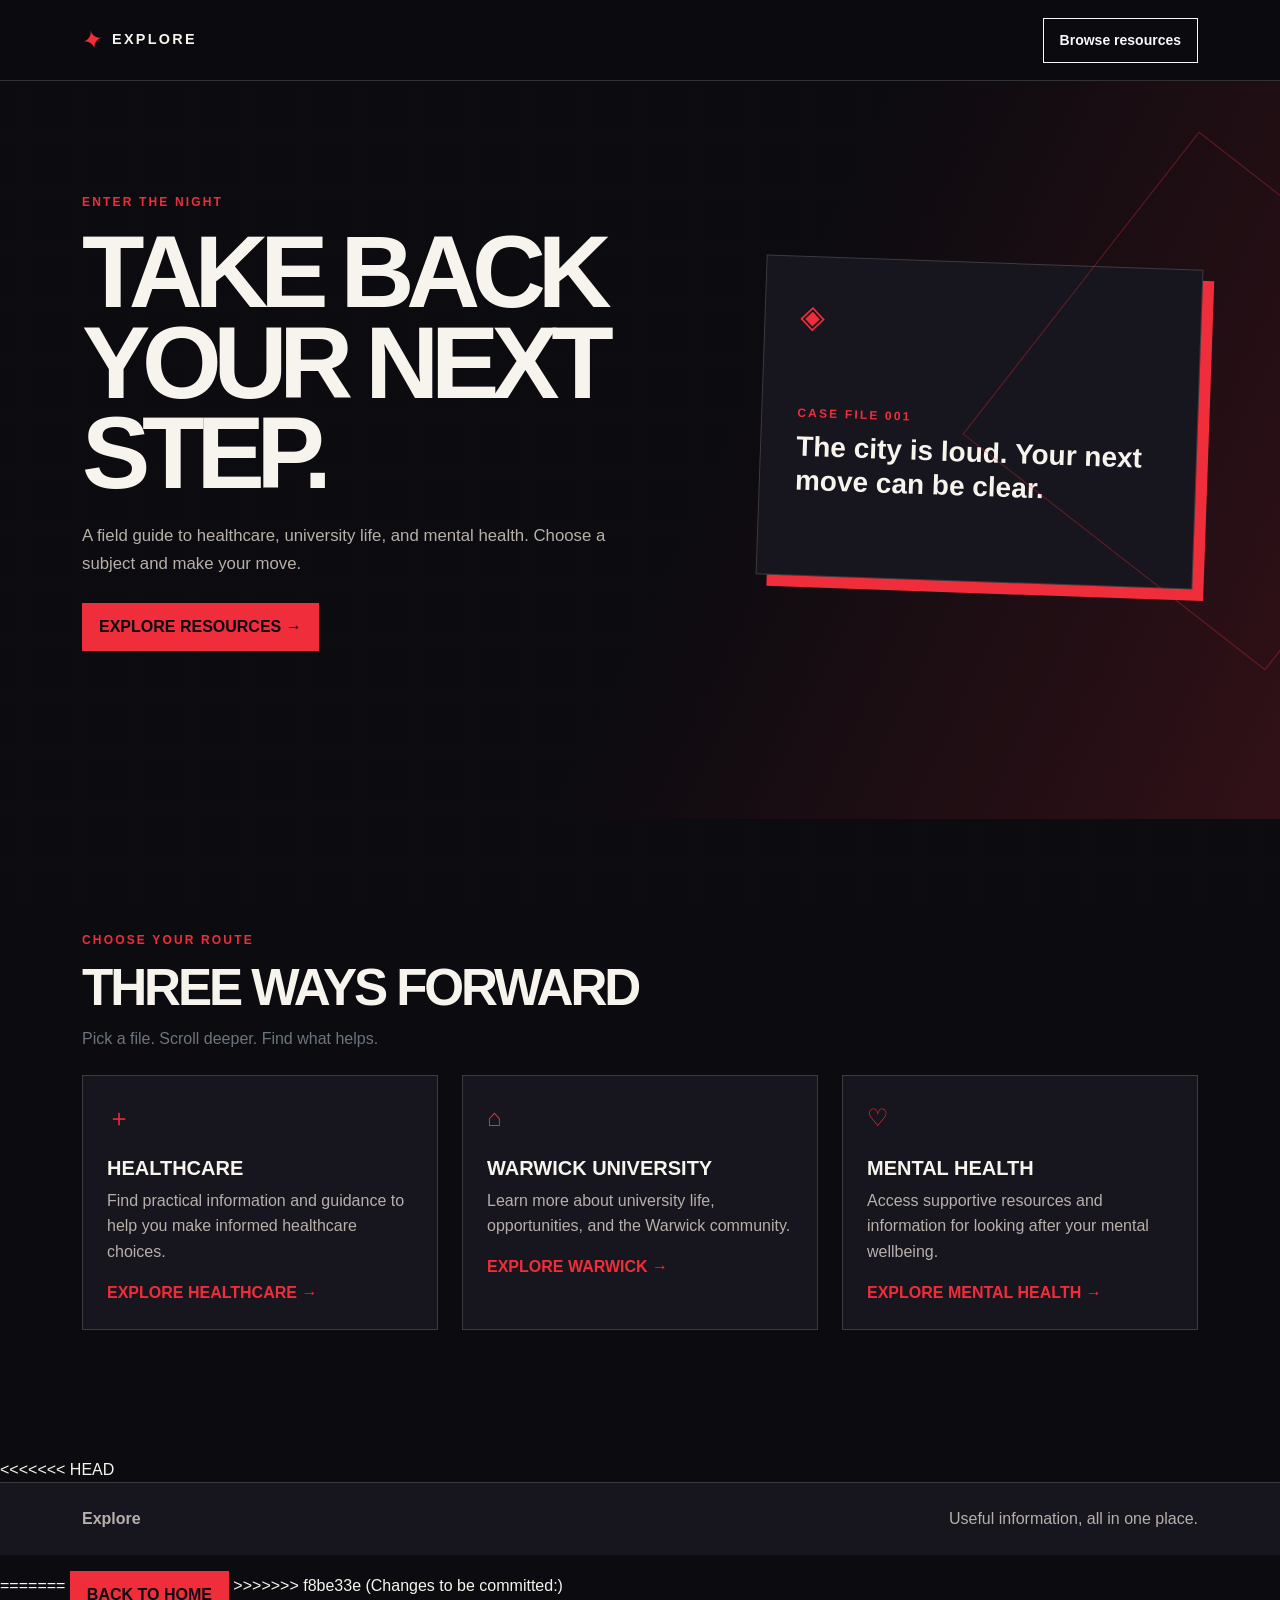
==== index.html @ a6ec956d "Rename Main.html to index.html" ====
﻿<!DOCTYPE html>
<html lang="en">
<head>
    <meta charset="UTF-8">
    <meta name="viewport" content="width=device-width, initial-scale=1">
    <meta name="description" content="Explore healthcare, university, and mental health resources.">
    <title>Explore | Home</title>
    <link href="https://cdn.jsdelivr.net/npm/bootstrap@5.3.8/dist/css/bootstrap.min.css" rel="stylesheet">
    <link href="Main.css" rel="stylesheet">
</head>
<body class="theme-night">
    <nav class="site-nav navbar navbar-expand-lg sticky-top" aria-label="Main navigation">
        <div class="container py-2">
            <a class="navbar-brand d-flex align-items-center" href="Main.html">
                <span class="brand-mark" aria-hidden="true">✦</span>
                <span class="brand-name fw-bold">Explore</span>
            </a>
            <a class="btn btn-outline-light btn-sm" href="#resources">Browse resources</a>
        </div>
    </nav>

    <main>
        <section class="hero" data-theme="theme-night">
            <div class="container">
                <div class="row align-items-center g-5">
                    <div class="col-lg-7">
                        <p class="eyebrow mb-3">Enter the night</p>
                        <h1 class="mb-4">Take back your next step.</h1>
                        <p class="hero-copy mb-4">A field guide to healthcare, university life, and mental health. Choose a subject and make your move.</p>
                        <a class="btn btn-primary me-2" href="#resources">Explore resources <span aria-hidden="true">→</span></a>
                    </div>
                    <div class="col-lg-5">
                        <div class="intro-panel">
                            <div class="panel-icon" aria-hidden="true">◈</div>
                            <p class="eyebrow mb-2">Case file 001</p>
                            <h2 class="h3 fw-bold mb-0">The city is loud. Your next move can be clear.</h2>
                        </div>
                    </div>
                </div>
            </div>
        </section>

        <section class="resources" id="resources" data-theme="theme-archive">
            <div class="container">
                <div class="mb-4">
                    <p class="eyebrow mb-2">Choose your route</p>
                    <h2 class="section-heading mb-2">Three ways forward</h2>
                    <p class="text-secondary mb-0">Pick a file. Scroll deeper. Find what helps.</p>
                </div>
                <div class="row g-4">
                    <div class="col-md-4">
                        <article class="resource-card">
                            <div class="resource-icon" aria-hidden="true">＋</div>
                            <h3>Healthcare</h3>
                            <p>Find practical information and guidance to help you make informed healthcare choices.</p>
                            <a class="resource-link" href="healthcare.html">Explore healthcare <span aria-hidden="true">→</span></a>
                        </article>
                    </div>
                    <div class="col-md-4">
                        <article class="resource-card">
                            <div class="resource-icon" aria-hidden="true">⌂</div>
                            <h3>Warwick University</h3>
                            <p>Learn more about university life, opportunities, and the Warwick community.</p>
                            <a class="resource-link" href="warwick.html">Explore Warwick <span aria-hidden="true">→</span></a>
                        </article>
                    </div>
                    <div class="col-md-4">
                        <article class="resource-card">
                            <div class="resource-icon" aria-hidden="true">♡</div>
                            <h3>Mental Health</h3>
                            <p>Access supportive resources and information for looking after your mental wellbeing.</p>
                            <a class="resource-link" href="mental_health.html">Explore mental health <span aria-hidden="true">→</span></a>
                        </article>
                    </div>
                </div>
            </div>
        </section>
    </main>
<<<<<<< HEAD

    <footer class="py-4" data-theme="theme-reckoning">
        <div class="container d-flex flex-column flex-sm-row justify-content-between gap-2">
            <span class="fw-semibold">Explore</span>
            <span>Useful information, all in one place.</span>
        </div>
    </footer>

=======
    <a href="Main.html" class="btn btn-primary mt-3">Back to Home</a>
>>>>>>> f8be33e (Changes to be committed:)
    <script src="https://cdn.jsdelivr.net/npm/bootstrap@5.3.8/dist/js/bootstrap.bundle.min.js"></script>
    <script>
        const sections = document.querySelectorAll("[data-theme]");

        const themeObserver = new IntersectionObserver((entries) => {
            entries.forEach((entry) => {
                if (entry.isIntersecting) {
                    document.body.className = entry.target.dataset.theme;
                }
            });
        }, { threshold: 0.45 });

        sections.forEach((section) => themeObserver.observe(section));
    </script>
</body>
</html>
---- Main.css ----
:root {
    --ink: #f7f4ed;
    --muted: #b7b0aa;
    --primary: #f02d3a;
    --background: #0c0b10;
    --panel: #17151d;
    --border: rgba(255, 255, 255, 0.16);
    --accent: #f02d3a;
    --accent-soft: rgba(240, 45, 58, 0.16);
}

body {
    background: var(--background);
    color: var(--ink);
    font-family: "Arial Narrow", Arial, Helvetica, sans-serif;
    overflow-x: hidden;
    transition: background 0.8s ease, color 0.8s ease;
}

body::before {
    background-image: radial-gradient(rgba(255, 255, 255, 0.12) 1px, transparent 1px);
    background-size: 7px 7px;
    content: "";
    inset: 0;
    opacity: 0.08;
    pointer-events: none;
    position: fixed;
    z-index: 10;
}

body.theme-archive {
    --background: #11151a;
    --panel: #1b2227;
    --accent: #36d1c4;
    --accent-soft: rgba(54, 209, 196, 0.15);
}

body.theme-reckoning {
    --background: #210d13;
    --panel: #2b1119;
    --accent: #ff6b35;
    --accent-soft: rgba(255, 107, 53, 0.15);
}

.site-nav {
    background: rgba(12, 11, 16, 0.82);
    border-bottom: 1px solid var(--border);
    backdrop-filter: blur(12px);
    transition: background 0.8s ease;
    z-index: 20;
}

.brand-mark {
    color: var(--accent);
    font-size: 1.6rem;
    margin-right: 0.5rem;
    transform: rotate(-12deg);
    transition: color 0.8s ease;
}

.brand-name {
    color: var(--ink);
    font-size: 0.9rem;
    letter-spacing: 0.16em;
    text-transform: uppercase;
}

.hero {
    background: linear-gradient(115deg, var(--background) 0%, var(--background) 55%, var(--accent-soft) 100%);
    min-height: 82vh;
    padding: 7rem 0 6rem;
    position: relative;
    transition: background 0.8s ease;
}

.hero::after {
    border: 1px solid var(--accent);
    content: "";
    height: 24rem;
    opacity: 0.35;
    position: absolute;
    right: -9rem;
    top: 8rem;
    transform: rotate(38deg);
    width: 24rem;
}

.eyebrow {
    color: var(--accent);
    font-size: 0.75rem;
    font-weight: 700;
    letter-spacing: 0.18em;
    text-transform: uppercase;
    transition: color 0.8s ease;
}

.hero h1 {
    font-size: clamp(3.2rem, 8vw, 7rem);
    font-weight: 900;
    letter-spacing: -0.08em;
    line-height: 0.88;
    max-width: 48rem;
    text-transform: uppercase;
}

.hero-copy {
    color: var(--muted);
    font-size: 1.05rem;
    line-height: 1.7;
    max-width: 36rem;
}

.btn-primary {
    background: var(--accent);
    border-color: var(--accent);
    color: #0c0b10;
    font-weight: 800;
    text-transform: uppercase;
}

.btn-primary:hover,
.btn-primary:focus {
    background: var(--ink);
    border-color: var(--ink);
    color: #0c0b10;
}

.btn {
    border-radius: 0;
    font-weight: 600;
    padding: 0.7rem 1rem;
    transition: background 0.3s ease, color 0.3s ease, border-color 0.3s ease;
}

.intro-panel {
    background: var(--panel);
    border: 1px solid var(--border);
    box-shadow: 0.7rem 0.7rem 0 var(--accent);
    color: var(--ink);
    min-height: 20rem;
    padding: 2.2rem;
    position: relative;
    transform: rotate(2deg);
    transition: background 0.8s ease, box-shadow 0.8s ease;
}

.panel-icon {
    color: var(--accent);
    font-size: 2rem;
    margin-bottom: 4rem;
}

.resources {
    background: var(--background);
    padding: 7rem 0 8rem;
    transition: background 0.8s ease;
}

.section-heading {
    font-size: clamp(2rem, 4vw, 3.4rem);
    font-weight: 900;
    letter-spacing: -0.06em;
    text-transform: uppercase;
}

.resource-card {
    background: var(--panel);
    border: 1px solid var(--border);
    border-radius: 0;
    height: 100%;
    padding: 1.5rem;
    position: relative;
    transition: background 0.8s ease, border-color 0.3s ease, transform 0.3s ease;
}

.resource-card:hover {
    border-color: var(--accent);
    transform: translate(-4px, -4px) rotate(-1deg);
}

.resource-icon {
    color: var(--accent);
    font-size: 1.5rem;
    margin-bottom: 1.25rem;
}

.resource-card h3 {
    font-size: 1.25rem;
    font-weight: 700;
    text-transform: uppercase;
}

.resource-card p {
    color: var(--muted);
    line-height: 1.6;
}

.resource-link {
    color: var(--accent);
    font-weight: 600;
    text-decoration: none;
    text-transform: uppercase;
}

.resource-link:hover {
    color: var(--ink);
    text-decoration: underline;
}

footer {
    background: var(--panel);
    border-top: 1px solid var(--border);
    color: var(--muted);
    transition: background 0.8s ease;
}

/* Shared article pages */
.article-main,
.communication-main {
    background: linear-gradient(115deg, var(--background) 0%, var(--background) 55%, var(--accent-soft) 100%);
    min-height: calc(100vh - 72px);
}

.article-card,
.communication-card {
    background: var(--panel);
    border: 1px solid var(--border);
    box-shadow: 0.7rem 0.7rem 0 var(--accent);
    margin: 2rem auto;
    overflow: hidden;
}

.article-copy,
.communication-copy {
    min-width: 0;
    width: 100%;
}

.article-image,
.communication-image {
    display: block;
    min-height: 30rem;
    object-fit: cover;
    width: 100%;
}

.article-copy h1,
.communication-copy h1 {
    font-size: clamp(2.25rem, 4.5vw, 4.5rem);
    font-weight: 900;
    letter-spacing: -0.05em;
    line-height: 1;
    margin-bottom: 1.5rem;
    overflow-wrap: anywhere;
    text-transform: uppercase;
}

.article-copy p:not(.eyebrow),
.communication-copy p:not(.eyebrow) {
    color: var(--muted);
    line-height: 1.7;
}

.article-copy .article-lead,
.communication-copy .communication-lead {
    color: var(--ink);
    font-size: 1.15rem;
}

@media (max-width: 767.98px) {
    .hero {
        min-height: auto;
        padding: 5rem 0 4rem;
    }

    .intro-panel {
        margin-top: 1rem;
        min-height: 15rem;
    }

    .panel-icon {
        margin-bottom: 2rem;
    }

    .article-card,
    .communication-card {
        margin-top: 0;
    }

    .article-image,
    .communication-image {
        height: 16rem;
        min-height: 0;
    }

    .article-copy,
    .communication-copy {
        padding: 2rem !important;
    }
}
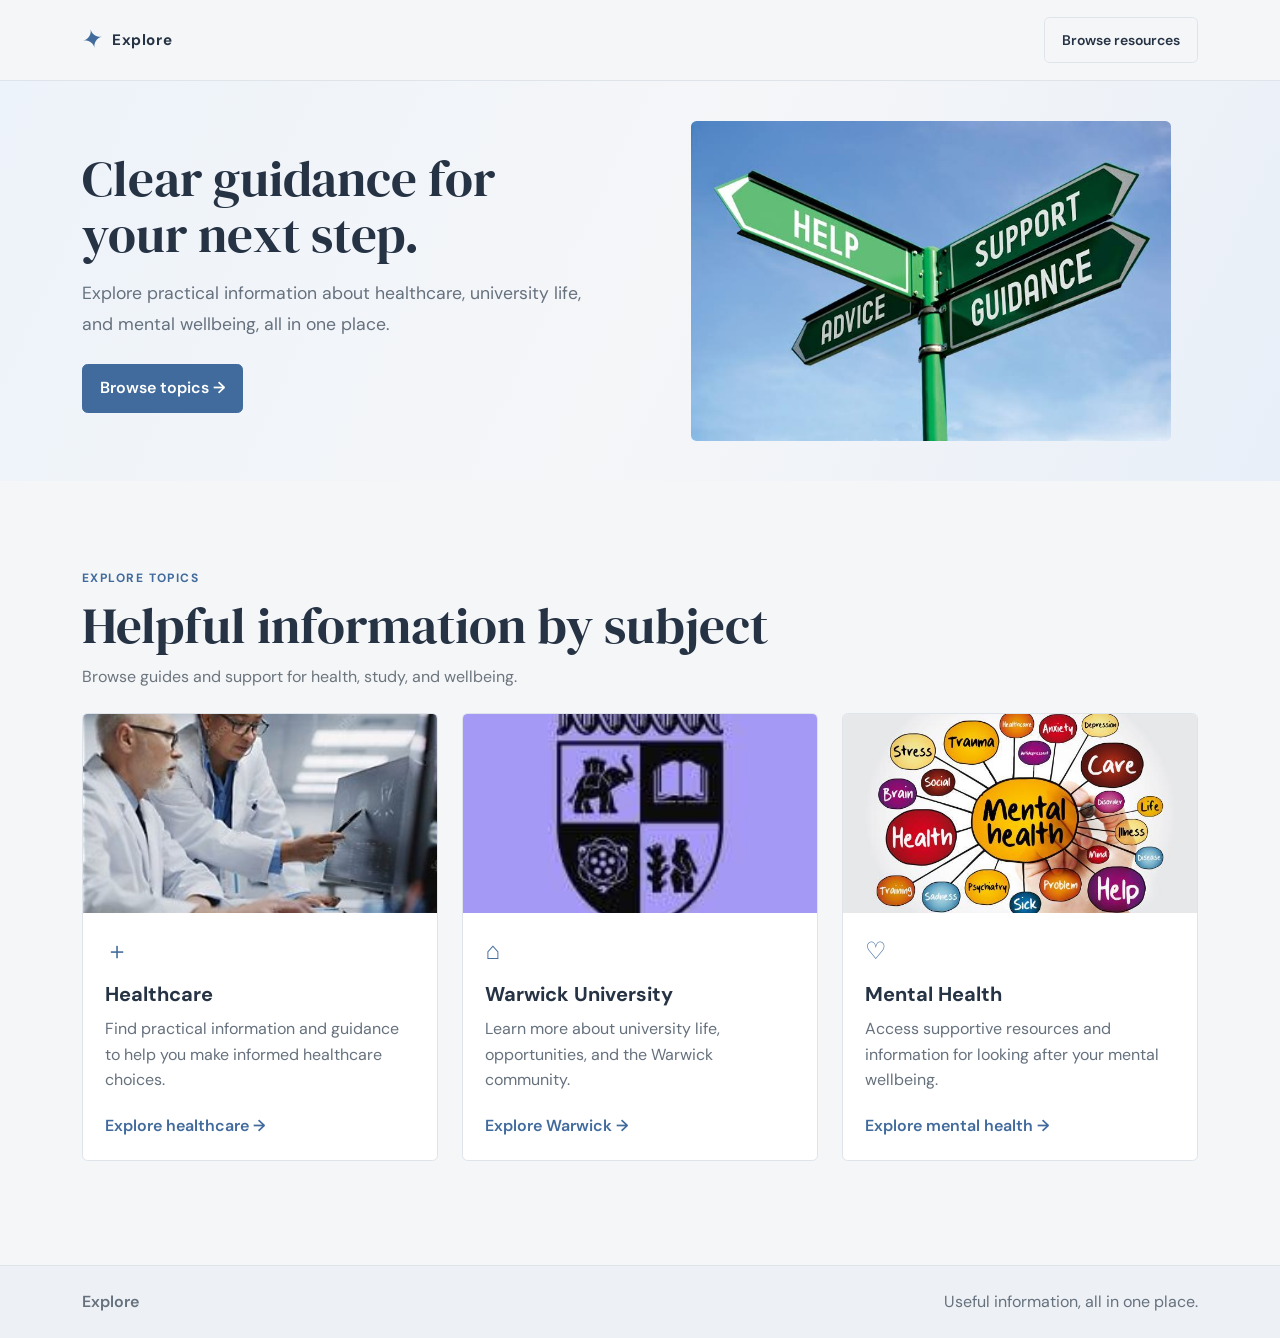
==== commit 0bf6c274: "made changes to the homepage" ====
--- a/index.html
+++ b/index.html
@@ -5,13 +5,16 @@
     <meta name="viewport" content="width=device-width, initial-scale=1">
     <meta name="description" content="Explore healthcare, university, and mental health resources.">
     <title>Explore | Home</title>
+    <link rel="preconnect" href="https://fonts.googleapis.com">
+    <link rel="preconnect" href="https://fonts.gstatic.com" crossorigin>
+    <link href="https://fonts.googleapis.com/css2?family=DM+Sans:wght@400;500;600;700&family=DM+Serif+Display&display=swap" rel="stylesheet">
     <link href="https://cdn.jsdelivr.net/npm/bootstrap@5.3.8/dist/css/bootstrap.min.css" rel="stylesheet">
     <link href="Main.css" rel="stylesheet">
 </head>
-<body class="theme-night">
+<body class="home-page">
     <nav class="site-nav navbar navbar-expand-lg sticky-top" aria-label="Main navigation">
         <div class="container py-2">
-            <a class="navbar-brand d-flex align-items-center" href="Main.html">
+            <a class="navbar-brand d-flex align-items-center" href="index.html">
                 <span class="brand-mark" aria-hidden="true">✦</span>
                 <span class="brand-name fw-bold">Explore</span>
             </a>
@@ -20,36 +23,34 @@
     </nav>
 
     <main>
-        <section class="hero" data-theme="theme-night">
+        <section class="hero">
             <div class="container">
-                <div class="row align-items-center g-5">
-                    <div class="col-lg-7">
-                        <p class="eyebrow mb-3">Enter the night</p>
-                        <h1 class="mb-4">Take back your next step.</h1>
-                        <p class="hero-copy mb-4">A field guide to healthcare, university life, and mental health. Choose a subject and make your move.</p>
-                        <a class="btn btn-primary me-2" href="#resources">Explore resources <span aria-hidden="true">→</span></a>
+                <div class="row align-items-center g-4 g-lg-5">
+                    <div class="col-lg-6">
+                        <h1 class="mb-3">Clear guidance for your next step.</h1>
+                        <p class="hero-copy mb-4">Explore practical information about healthcare, university life, and mental wellbeing, all in one place.</p>
+                        <a class="btn btn-primary me-2" href="#resources">Browse topics <span aria-hidden="true">→</span></a>
                     </div>
-                    <div class="col-lg-5">
-                        <div class="intro-panel">
-                            <div class="panel-icon" aria-hidden="true">◈</div>
-                            <p class="eyebrow mb-2">Case file 001</p>
-                            <h2 class="h3 fw-bold mb-0">The city is loud. Your next move can be clear.</h2>
-                        </div>
+                    <div class="col-lg-6">
+                        <figure class="hero-image-frame">
+                            <img class="hero-image" src="images/images.jpeg" alt="A signpost pointing to help, support, advice, and guidance">
+                        </figure>
                     </div>
                 </div>
             </div>
         </section>
 
-        <section class="resources" id="resources" data-theme="theme-archive">
+        <section class="resources" id="resources">
             <div class="container">
                 <div class="mb-4">
-                    <p class="eyebrow mb-2">Choose your route</p>
-                    <h2 class="section-heading mb-2">Three ways forward</h2>
-                    <p class="text-secondary mb-0">Pick a file. Scroll deeper. Find what helps.</p>
+                    <p class="eyebrow mb-2">Explore topics</p>
+                    <h2 class="section-heading mb-2">Helpful information by subject</h2>
+                    <p class="text-secondary mb-0">Browse guides and support for health, study, and wellbeing.</p>
                 </div>
                 <div class="row g-4">
                     <div class="col-md-4">
                         <article class="resource-card">
+                            <img class="resource-image" src="comphealthcare.jpg" alt="Healthcare professionals reviewing a scan together">
                             <div class="resource-icon" aria-hidden="true">＋</div>
                             <h3>Healthcare</h3>
                             <p>Find practical information and guidance to help you make informed healthcare choices.</p>
@@ -58,6 +59,7 @@
                     </div>
                     <div class="col-md-4">
                         <article class="resource-card">
+                            <img class="resource-image" src="warwick.jpg" alt="Warwick University crest">
                             <div class="resource-icon" aria-hidden="true">⌂</div>
                             <h3>Warwick University</h3>
                             <p>Learn more about university life, opportunities, and the Warwick community.</p>
@@ -66,6 +68,7 @@
                     </div>
                     <div class="col-md-4">
                         <article class="resource-card">
+                            <img class="resource-image" src="images/mental_health.jpeg" alt="Illustrated map of mental health topics and support">
                             <div class="resource-icon" aria-hidden="true">♡</div>
                             <h3>Mental Health</h3>
                             <p>Access supportive resources and information for looking after your mental wellbeing.</p>
@@ -76,31 +79,12 @@
             </div>
         </section>
     </main>
-<<<<<<< HEAD
-
-    <footer class="py-4" data-theme="theme-reckoning">
+    <footer class="py-4">
         <div class="container d-flex flex-column flex-sm-row justify-content-between gap-2">
             <span class="fw-semibold">Explore</span>
             <span>Useful information, all in one place.</span>
         </div>
     </footer>
-
-=======
-    <a href="Main.html" class="btn btn-primary mt-3">Back to Home</a>
->>>>>>> f8be33e (Changes to be committed:)
     <script src="https://cdn.jsdelivr.net/npm/bootstrap@5.3.8/dist/js/bootstrap.bundle.min.js"></script>
-    <script>
-        const sections = document.querySelectorAll("[data-theme]");
-
-        const themeObserver = new IntersectionObserver((entries) => {
-            entries.forEach((entry) => {
-                if (entry.isIntersecting) {
-                    document.body.className = entry.target.dataset.theme;
-                }
-            });
-        }, { threshold: 0.45 });
-
-        sections.forEach((section) => themeObserver.observe(section));
-    </script>
 </body>
 </html>
--- a/Main.css
+++ b/Main.css
@@ -9,6 +9,7 @@
     --accent-soft: rgba(240, 45, 58, 0.16);
 }
 
+/* Shared page foundation */
 body {
     background: var(--background);
     color: var(--ink);
@@ -28,14 +29,14 @@
     z-index: 10;
 }
 
-body.theme-archive {
+body:not(.home-page).theme-archive {
     --background: #11151a;
     --panel: #1b2227;
     --accent: #36d1c4;
     --accent-soft: rgba(54, 209, 196, 0.15);
 }
 
-body.theme-reckoning {
+body:not(.home-page).theme-reckoning {
     --background: #210d13;
     --panel: #2b1119;
     --accent: #ff6b35;
@@ -50,6 +51,58 @@
     z-index: 20;
 }
 
+/* Homepage theme and identity */
+body.home-page {
+    --ink: #263344;
+    --muted: #66717e;
+    --primary: #416b9c;
+    --background: #f5f6f8;
+    --panel: #ffffff;
+    --border: #dfe4ea;
+    --accent: #416b9c;
+    --accent-hover: #31547c;
+    --accent-soft: rgba(65, 107, 156, 0.09);
+    --home-heading-size: clamp(2.2rem, 4vw, 3.2rem);
+    background: var(--background);
+    color: var(--ink);
+    font-family: "DM Sans", "Segoe UI", sans-serif;
+}
+
+body.home-page::before {
+    display: none;
+}
+
+body.home-page .site-nav {
+    background: rgba(245, 246, 248, 0.94);
+    border-color: var(--border);
+}
+
+body.home-page .brand-mark,
+body.home-page .brand-name {
+    color: var(--ink);
+}
+
+body.home-page .brand-mark {
+    color: var(--accent);
+}
+
+body.home-page .brand-name {
+    font-size: 0.95rem;
+    letter-spacing: 0.04em;
+    text-transform: none;
+}
+
+body.home-page .site-nav .btn-outline-light {
+    border-color: var(--border);
+    color: var(--ink);
+}
+
+body.home-page .site-nav .btn-outline-light:hover {
+    background: var(--ink);
+    border-color: var(--ink);
+    color: #fff;
+}
+
 .brand-mark {
     color: var(--accent);
     font-size: 1.6rem;
@@ -65,156 +118,164 @@
     text-transform: uppercase;
 }
 
-.hero {
-    background: linear-gradient(115deg, var(--background) 0%, var(--background) 55%, var(--accent-soft) 100%);
-    min-height: 82vh;
-    padding: 7rem 0 6rem;
+/* Homepage hero and resource section */
+body.home-page .hero {
+    background: linear-gradient(115deg, #edf3fa 0%, var(--background) 52%, #e8eff8 100%);
+    display: flex;
+    align-items: center;
+    padding: 2.5rem 0;
     position: relative;
     transition: background 0.8s ease;
 }
 
-.hero::after {
-    border: 1px solid var(--accent);
-    content: "";
-    height: 24rem;
-    opacity: 0.35;
-    position: absolute;
-    right: -9rem;
-    top: 8rem;
-    transform: rotate(38deg);
-    width: 24rem;
+body.home-page .hero::after {
+    content: none;
 }
 
 .eyebrow {
     color: var(--accent);
     font-size: 0.75rem;
     font-weight: 700;
-    letter-spacing: 0.18em;
+    letter-spacing: 0.12em;
     text-transform: uppercase;
     transition: color 0.8s ease;
 }
 
-.hero h1 {
-    font-size: clamp(3.2rem, 8vw, 7rem);
-    font-weight: 900;
-    letter-spacing: -0.08em;
-    line-height: 0.88;
-    max-width: 48rem;
-    text-transform: uppercase;
-}
-
-.hero-copy {
+body.home-page .hero h1 {
+    font-family: "DM Serif Display", Georgia, serif;
+    font-size: var(--home-heading-size);
+    font-weight: 400;
+    letter-spacing: 0;
+    line-height: 1.1;
+    max-width: 17ch;
+}
+
+body.home-page .hero-copy {
     color: var(--muted);
-    font-size: 1.05rem;
-    line-height: 1.7;
-    max-width: 36rem;
+    font-size: 1.1rem;
+    line-height: 1.75;
+    max-width: 34rem;
 }
 
 .btn-primary {
     background: var(--accent);
     border-color: var(--accent);
-    color: #0c0b10;
-    font-weight: 800;
-    text-transform: uppercase;
+    color: #fff;
+    font-weight: 700;
 }
 
 .btn-primary:hover,
 .btn-primary:focus {
-    background: var(--ink);
-    border-color: var(--ink);
-    color: #0c0b10;
+    background: var(--accent-hover);
+    border-color: var(--accent-hover);
+    color: #fff;
 }
 
 .btn {
-    border-radius: 0;
+    border-radius: 0.35rem;
     font-weight: 600;
-    padding: 0.7rem 1rem;
+    padding: 0.72rem 1.05rem;
     transition: background 0.3s ease, color 0.3s ease, border-color 0.3s ease;
 }
 
-.intro-panel {
-    background: var(--panel);
+body.home-page .hero-image-frame {
+    margin: 0;
+}
+
+body.home-page .hero-image {
+    aspect-ratio: 3 / 2;
+    border-radius: 0.35rem;
+    display: block;
+    margin-inline: auto;
+    max-width: 30rem;
+    object-fit: cover;
+    width: 100%;
+}
+
+body.home-page .resources {
+    background: var(--background);
+    padding: 5.5rem 0 6.5rem;
+    transition: background 0.8s ease;
+}
+
+body.home-page .section-heading {
+    font-family: "DM Serif Display", Georgia, serif;
+    font-size: var(--home-heading-size);
+    font-weight: 400;
+    letter-spacing: 0;
+}
+
+body.home-page .resource-card {
+    background: #fff;
     border: 1px solid var(--border);
-    box-shadow: 0.7rem 0.7rem 0 var(--accent);
-    color: var(--ink);
-    min-height: 20rem;
-    padding: 2.2rem;
+    border-radius: 0.35rem;
+    height: 100%;
+    overflow: hidden;
     position: relative;
-    transform: rotate(2deg);
-    transition: background 0.8s ease, box-shadow 0.8s ease;
-}
-
-.panel-icon {
-    color: var(--accent);
-    font-size: 2rem;
-    margin-bottom: 4rem;
-}
-
-.resources {
-    background: var(--background);
-    padding: 7rem 0 8rem;
-    transition: background 0.8s ease;
-}
-
-.section-heading {
-    font-size: clamp(2rem, 4vw, 3.4rem);
-    font-weight: 900;
-    letter-spacing: -0.06em;
-    text-transform: uppercase;
-}
-
-.resource-card {
-    background: var(--panel);
-    border: 1px solid var(--border);
-    border-radius: 0;
-    height: 100%;
-    padding: 1.5rem;
-    position: relative;
-    transition: background 0.8s ease, border-color 0.3s ease, transform 0.3s ease;
-}
-
-.resource-card:hover {
+    transition: background 0.5s ease, border-color 0.25s ease, box-shadow 0.25s ease, transform 0.25s ease;
+}
+
+body.home-page .resource-card:hover {
     border-color: var(--accent);
-    transform: translate(-4px, -4px) rotate(-1deg);
-}
-
-.resource-icon {
+    box-shadow: 0 0.8rem 1.8rem rgba(38, 51, 68, 0.08);
+    transform: translateY(-3px);
+}
+
+body.home-page .resource-image {
+    aspect-ratio: 16 / 9;
+    display: block;
+    object-fit: cover;
+    width: 100%;
+}
+
+body.home-page .resource-card > :not(.resource-image) {
+    margin-left: 1.4rem;
+    margin-right: 1.4rem;
+}
+
+body.home-page .resource-card > .resource-icon {
+    margin-top: 1.25rem;
+}
+
+body.home-page .resource-icon {
     color: var(--accent);
     font-size: 1.5rem;
-    margin-bottom: 1.25rem;
-}
-
-.resource-card h3 {
+    margin-bottom: 0.8rem;
+}
+
+body.home-page .resource-card h3 {
     font-size: 1.25rem;
     font-weight: 700;
-    text-transform: uppercase;
-}
-
-.resource-card p {
+    margin-bottom: 0.65rem;
+}
+
+body.home-page .resource-card p {
     color: var(--muted);
     line-height: 1.6;
-}
-
-.resource-link {
+    min-height: 5.1rem;
+}
+
+body.home-page .resource-link {
     color: var(--accent);
     font-weight: 600;
     text-decoration: none;
-    text-transform: uppercase;
-}
-
-.resource-link:hover {
+    display: inline-block;
+    margin-bottom: 1.4rem;
+}
+
+body.home-page .resource-link:hover {
     color: var(--ink);
     text-decoration: underline;
 }
 
-footer {
-    background: var(--panel);
+body.home-page footer {
+    background: #edf0f4;
     border-top: 1px solid var(--border);
     color: var(--muted);
-    transition: background 0.8s ease;
-}
-
-/* Shared article pages */
+    transition: background 0.5s ease;
+}
+
+/* Shared article page styles */
 .article-main,
 .communication-main {
     background: linear-gradient(115deg, var(--background) 0%, var(--background) 55%, var(--accent-soft) 100%);
@@ -268,18 +329,14 @@
 }
 
 @media (max-width: 767.98px) {
-    .hero {
+    body.home-page .hero {
+        display: block;
         min-height: auto;
-        padding: 5rem 0 4rem;
-    }
-
-    .intro-panel {
+        padding: 3.5rem 0 3rem;
+    }
+
+    body.home-page .hero-image-frame {
         margin-top: 1rem;
-        min-height: 15rem;
-    }
-
-    .panel-icon {
-        margin-bottom: 2rem;
     }
 
     .article-card,
@@ -298,3 +355,14 @@
         padding: 2rem !important;
     }
 }
+
+@media (prefers-reduced-motion: reduce) {
+    body,
+    .site-nav,
+    body.home-page .hero,
+    body.home-page .resources,
+    body.home-page .resource-card,
+    body.home-page footer {
+        transition: none;
+    }
+}
